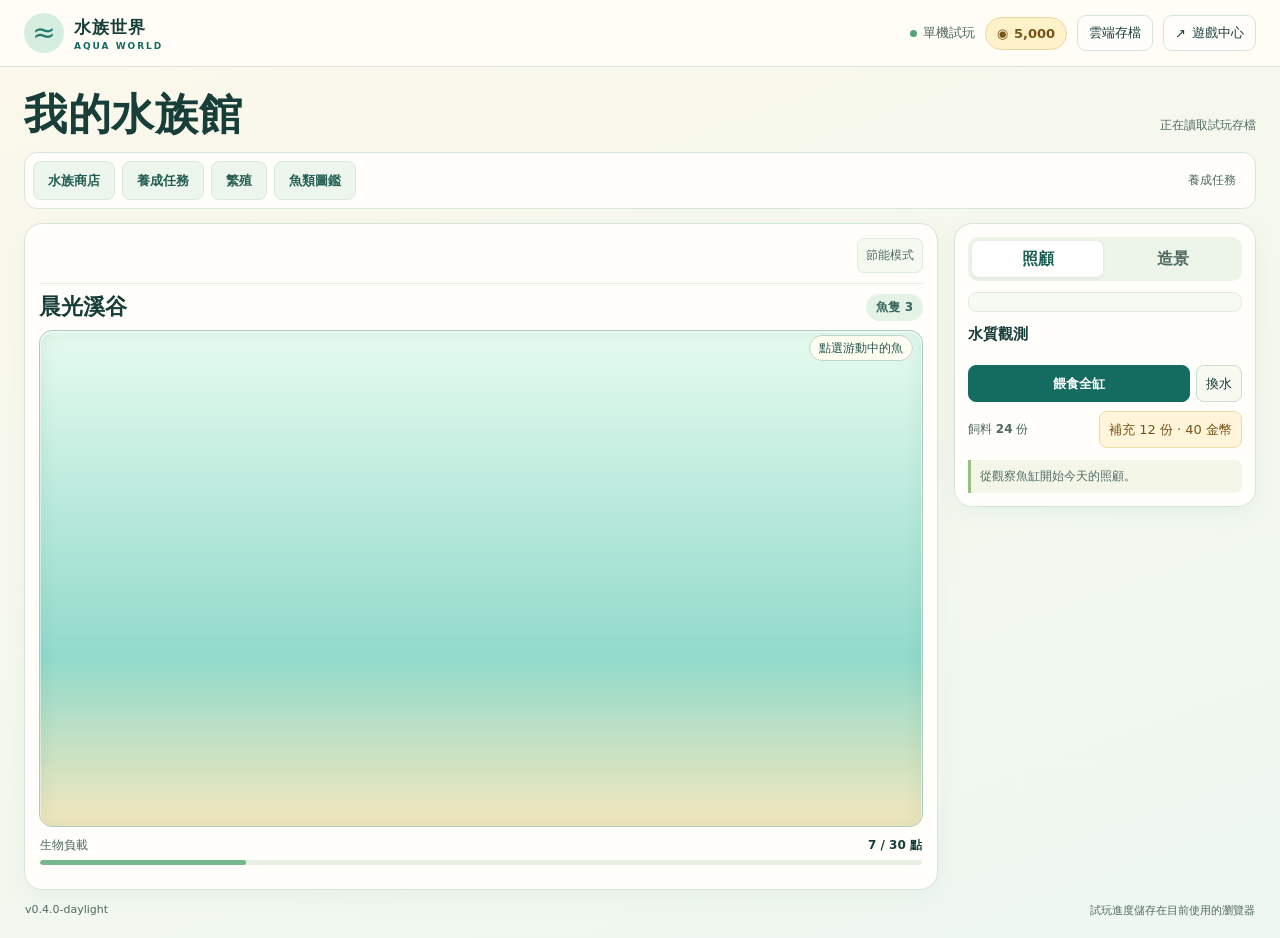
==== aqua-world/index.html @ ad131ac0 "Redesign Aqua World as a daylight aquarium with unified scene rendering" ====
<!doctype html>
<html lang="zh-Hant">
<head>
  <meta charset="UTF-8">
  <meta name="viewport" content="width=device-width, initial-scale=1, viewport-fit=cover">
  <meta name="theme-color" content="#fffdf5">
  <meta name="description" content="水族世界 Aqua World。照顧你的魚、維護水質、打造自己的水下花園。">
  <title>水族世界 Aqua World｜我的水族館</title>
  <script defer src="./vendor/phaser-3.90.0.min.js"></script>
  <script type="module" crossorigin src="./assets/aquarium-runtime-v040.js"></script>
  <script type="module" src="./assets/aquarium-ui-daylight.mjs"></script>
  <link rel="stylesheet" href="./assets/aquarium-daylight.css">
</head>
<body>
  <a class="skip-link" href="#aquarium">跳到水族缸</a>
  <header class="topbar">
    <div class="topbar-inner">
      <a class="brand" href="./"><span class="brand-mark" aria-hidden="true">≈</span><span><strong>水族世界</strong><small>AQUA WORLD</small></span></a>
      <div class="top-actions">
        <span class="edition"><i></i> <span id="edition-label">單機試玩</span></span>
        <span class="wallet" aria-label="金幣"><b aria-hidden="true">◉</b> <strong id="coins">5,000</strong></span>
        <button id="cloud-open" type="button" class="back-link" aria-haspopup="dialog">雲端存檔</button>
        <a class="back-link" href="https://yiq1796.github.io/game-center/">↗ <span>遊戲中心</span></a>
      </div>
    </div>
  </header>
  <main>
    <section class="intro" aria-labelledby="page-title">
      <h1 id="page-title">我的水族館</h1>
      <small id="save-state">正在讀取試玩存檔</small>
    </section>
    <nav class="career-bar" aria-label="水族館功能">
      <button type="button" data-career="shop" aria-haspopup="dialog">水族商店</button>
      <button type="button" data-career="missions" aria-haspopup="dialog">養成任務<span id="mission-badge" hidden></span></button>
      <button type="button" data-career="breed" aria-haspopup="dialog">繁殖</button>
      <button type="button" data-career="collection" aria-haspopup="dialog">魚類圖鑑</button>
      <p id="career-track" aria-live="polite">養成任務</p>
    </nav>
    <div class="workbench">
      <section class="display" id="aquarium" aria-labelledby="tank-name">
        <div class="tank-switch">
          <nav id="tank-list" aria-label="切換魚缸"></nav>
          <button id="low-power" class="power" type="button" aria-pressed="false">節能模式</button>
        </div>
        <div class="tank-header">
          <div><p id="tank-index" hidden>TANK 01 / 淡水</p><h2 id="tank-name">晨光溪谷</h2></div>
          <div class="tank-tag" id="tank-count">魚隻 3</div>
        </div>
        <div class="stage" id="stage" aria-label="互動魚缸">
          <div id="phaser-stage"></div>
          <div class="stage-message" id="stage-message" hidden>這座魚缸目前沒有魚</div>
          <div class="stage-caption"><span id="stage-help">點選游動中的魚</span></div>
        </div>
        <div class="capacity">
          <div><span>生物負載</span><strong id="load-label">7 / 30 點</strong></div>
          <meter id="load-meter" min="0" max="30" value="7" aria-label="生物負載"></meter>
          <div id="fish-list" class="fish-list" aria-label="個別魚隻"></div>
        </div>
      </section>
      <section class="care" aria-label="魚缸照顧面板">
        <div class="tabs" role="tablist" aria-label="照顧功能">
          <button id="care-tab" type="button" role="tab" aria-selected="true" aria-controls="care-panel">照顧</button>
          <button id="decor-tab" type="button" role="tab" aria-selected="false" aria-controls="decor-panel" tabindex="-1">造景</button>
        </div>
        <div id="care-panel" class="panel" role="tabpanel" aria-labelledby="care-tab">
          <div id="fish-card"></div>
          <div class="section-heading"><h3>水質觀測</h3><span id="water-status"></span></div>
          <dl id="water-metrics" class="water-metrics"></dl>
          <p id="water-warning" class="muted"></p>
          <div class="actions">
            <button id="feed" type="button" class="primary">餵食全缸</button>
            <button id="water" type="button">換水</button>
          </div>
          <div class="supply"><span>飼料 <strong id="food">24</strong> 份</span><button id="buy" type="button">補充 12 份 · 40 金幣</button></div>
        </div>
        <div id="decor-panel" class="panel" role="tabpanel" aria-labelledby="decor-tab" hidden>
          <div class="section-heading"><h3>造景工具</h3><span>自由擺放</span></div>
          <p class="muted">選擇物件後點擊魚缸放置。拖曳可移動，選單也能微調位置。</p>
          <div class="decor-actions" aria-label="可放置物件">
            <button type="button" data-decor="grass" aria-pressed="false">＋ 水草</button>
            <button type="button" data-decor="stone" aria-pressed="false">＋ 溪石</button>
            <button type="button" data-decor="wood" aria-pressed="false">＋ 沉木</button>
          </div>
          <button id="place-center" type="button">放在魚缸中央</button>
          <label class="muted" for="decor-list">缸內造景</label>
          <select id="decor-list" aria-label="選擇造景"></select>
          <div class="decor-actions" aria-label="微調造景位置">
            <button type="button" data-move="left" aria-label="向左移動">←</button>
            <button type="button" data-move="up" aria-label="向上移動">↑</button>
            <button type="button" data-move="down" aria-label="向下移動">↓</button>
            <button type="button" data-move="right" aria-label="向右移動">→</button>
          </div>
          <button id="remove-decor" type="button" class="remove-decor">移除選取物件</button>
        </div>
        <p class="feedback" id="feedback" role="status" aria-live="polite">從觀察魚缸開始今天的照顧。</p>
      </section>
    </div>
    <footer><span id="build-id">v0.4.0-daylight</span><span id="save-note">試玩進度儲存在目前使用的瀏覽器</span></footer>
  </main>
  <dialog id="career-dialog" aria-labelledby="career-title">
    <div class="career-heading">
      <h2 id="career-title">養成任務</h2>
      <button id="career-close" class="career-button" type="button" autofocus>關閉</button>
    </div>
    <div id="career-content"></div>
    <p id="career-status" role="status" aria-live="polite"></p>
  </dialog>
  <dialog id="cloud-dialog" aria-labelledby="cloud-title">
    <div class="cloud-heading">
      <h2 id="cloud-title">雲端存檔</h2>
      <button id="cloud-close" type="button" aria-label="關閉雲端存檔">關閉</button>
    </div>
    <p class="muted">雲端魚缸和單機試玩分開保存。首次建立雲端帳號時會開一座新水族館。</p>
    <form id="cloud-credentials" class="cloud-fields" hidden>
      <label for="cloud-email">電子郵件</label>
      <input id="cloud-email" type="email" autocomplete="username" required maxlength="254">
      <label for="cloud-password">密碼</label>
      <input id="cloud-password" type="password" autocomplete="current-password" required maxlength="4096">
      <div class="cloud-buttons">
        <button class="primary" type="submit">登入</button>
        <button id="cloud-register" type="button">建立帳號</button>
        <button id="cloud-password-reset" type="button">重設密碼</button>
      </div>
    </form>
    <div id="cloud-verification" class="cloud-buttons" hidden>
      <button id="cloud-confirm" class="primary" type="button">我已驗證，繼續登入</button>
      <button id="cloud-resend" type="button">重寄驗證信</button>
      <button type="button" data-cloud-back>返回登入</button>
    </div>
    <form id="cloud-profile" class="cloud-fields" hidden>
      <label for="cloud-nickname">玩家暱稱（2～30 字）</label>
      <input id="cloud-nickname" autocomplete="nickname" minlength="2" maxlength="60" required>
      <div class="cloud-buttons">
        <button class="primary" type="submit">建立雲端魚缸</button>
        <button type="button" data-cloud-back>返回登入</button>
      </div>
    </form>
    <div id="cloud-active" class="cloud-buttons" hidden>
      <button id="cloud-sync" class="primary" type="button">同步最新進度</button>
      <button id="cloud-signout" type="button">登出並回到試玩</button>
    </div>
    <p id="cloud-status" class="muted" role="status" aria-live="polite"></p>
  </dialog>
</body>
</html>
---- aqua-world/assets/aquarium-daylight.css ----
:root {
  color-scheme: light;
  color: #183e3a;
  background: #f8f7ef;
  --ink: #183e3a;
  --muted: #4f6962;
  --teal: #146b60;
  --accent: #f6d58b;
  --line: #d7e4dc;
  --soft: #edf6ef;
  --paper: #fffefa;
  --radius: 18px;
  font-family: Inter, "PingFang TC", "Microsoft JhengHei", "Segoe UI", system-ui, sans-serif;
}

* { box-sizing: border-box; }
[hidden] { display: none !important; }
body { margin: 0; min-width: 280px; background: linear-gradient(160deg, #fcf8eb, #f5f8ee 47%, #edf7f0); min-height: 100vh; }
a { color: inherit; text-decoration: none; }
button, select, input { font: inherit; color: inherit; }
button { cursor: pointer; }
button:disabled { opacity: .54; cursor: default; }
a, button, select, input { -webkit-tap-highlight-color: transparent; }
a:focus-visible, button:focus-visible, select:focus-visible, input:focus-visible, summary:focus-visible {
  outline: 2px solid #177a70;
  outline-offset: 3px;
}
.skip-link { position: absolute; z-index: 5; inset: -64px auto auto 12px; padding: 9px 14px; border-radius: 8px; background: white; }
.skip-link:focus { top: 10px; }
.topbar { border-bottom: 1px solid #dce6dc; background: #fffdf5; }
.topbar-inner, main { width: min(calc(100% - 48px), 1376px); margin-inline: auto; }
.topbar-inner { min-height: 66px; display: flex; align-items: center; justify-content: space-between; gap: 10px; }
.brand, .top-actions { display: flex; align-items: center; gap: 10px; }
.brand strong, .brand small { display: block; white-space: nowrap; }
.brand strong { font-size: 17px; letter-spacing: .06em; }
.brand small { margin-top: 2px; color: var(--teal); font-size: 9px; letter-spacing: .22em; font-weight: 750; }
.brand-mark { display: grid; place-items: center; width: 40px; height: 40px; border-radius: 50%; background: #d6eee0; color: #247b6c; font-size: 28px; line-height: 1; }
.edition, .back-link, .wallet { display: inline-flex; align-items: center; gap: 6px; font-size: 13px; white-space: nowrap; }
.edition { color: var(--muted); }
.edition i { width: 7px; height: 7px; border-radius: 50%; background: #55a37b; }
.wallet { padding: 8px 11px; border: 1px solid #ead6a3; border-radius: 30px; color: #775517; background: #fff1ca; }
.wallet b { font-size: 13px; }
.back-link { padding: 8px 11px; background: var(--paper); border: 1px solid var(--line); border-radius: 9px; }
.back-link:hover { background: #eef6ec; }

.intro { display: flex; justify-content: space-between; align-items: baseline; gap: 12px; padding: 23px 0 14px; }
.intro h1 { font-size: clamp(29px, 3.4vw, 43px); letter-spacing: .015em; margin: 0; line-height: 1.12; }
#save-state { font-size: 12px; color: var(--muted); }
.career-bar {
  display: flex; flex-wrap: wrap; align-items: center; gap: 7px; padding: 8px;
  margin: 0 0 14px; background: #fffefa; border: 1px solid var(--line); border-radius: 13px;
}
.career-bar button {
  padding: 7px 14px; min-height: 39px; color: #245e53; background: #edf6ed;
  border: 1px solid #dbeadd; border-radius: 8px; font-size: 13px; font-weight: 720;
}
.career-bar button:hover { background: #dceee2; border-color: #aacbbc; }
#career-track { margin: 0 4px 0 auto; padding: 4px 7px; color: var(--muted); font-size: 12px; }
#mission-badge { display: inline-grid; place-items: center; min-width: 19px; height: 19px; padding: 0 4px; margin-left: 5px; border-radius: 50px; background: var(--accent); color: #674512; font-size: 11px; }
.rotate-tip { display: none; }
.workbench { display: grid; grid-template-columns: minmax(0, 1fr) minmax(270px, 302px); align-items: start; gap: 16px; }
.display, .care {
  min-width: 0; border-radius: var(--radius); border: 1px solid var(--line); background: var(--paper);
  box-shadow: 0 6px 22px #52796910;
}
.display { padding: 14px; }
.care { padding: 13px; }
.tank-switch { display: flex; justify-content: space-between; align-items: center; gap: 8px; padding-bottom: 10px; border-bottom: 1px solid #e7eee4; }
#tank-list { display: flex; flex-wrap: wrap; gap: 6px; }
.tank-option { display: inline-flex; align-items: center; gap: 7px; text-align: left; min-height: 39px; padding: 5px 10px; background: #f8faf1; border: 1px solid #e3ebdf; border-radius: 8px; }
.tank-option:hover, .tank-option[aria-pressed=true] { background: #e1f1e5; border-color: #9ac5b2; }
.tank-option strong { display: block; font-size: 13px; }
.tank-option small { display: block; color: var(--muted); margin-top: 1px; font-size: 10px; }
.tank-number { display: none; }
.power { min-height: 35px; border: 1px solid #deebdf; border-radius: 7px; padding: 5px 8px; background: #f5faf1; color: var(--muted); font-size: 12px; white-space: nowrap; }
.power[aria-pressed=true] { color: var(--teal); border-color: #96c5a9; background: #e3f1df; }

.tank-header { display: flex; align-items: center; justify-content: space-between; gap: 6px; margin: 10px 0 9px; }
.tank-header h2 { margin: 0; font-size: clamp(17px, 2vw, 22px); line-height: 1.2; }
.tank-tag { color: #34645a; white-space: nowrap; background: #e5f3e7; border-radius: 20px; padding: 5px 10px; font-size: 12px; font-weight: 650; }
.stage {
  position: relative; isolation: isolate; aspect-ratio: 16/9; overflow: hidden; cursor: pointer;
  background: linear-gradient(#e6fbef, #91dacb 66%, #f4e7bd);
  border: 1px solid #adccc0; border-radius: 13px;
}
.stage::after {
  content: ""; position: absolute; z-index: 1; inset: 0; pointer-events: none;
  border-radius: inherit; box-shadow: inset 0 1px 0 1px #ffffff76, inset 0 0 18px #367c6120;
}
.stage.editing { cursor: crosshair; touch-action: none; }
#phaser-stage, #phaser-stage canvas { display: block; position: absolute; inset: 0; width: 100% !important; height: 100% !important; }
#phaser-stage canvas { touch-action: inherit !important; }
.stage-caption, .stage-message { position: absolute; z-index: 2; pointer-events: none; font-size: 12px; }
.stage-caption { top: 9px; right: 9px; }
.stage-caption span, .stage-message { color: #28584e; background: #fffdf2ed; border: 1px solid #bcd6ca; border-radius: 20px; padding: 5px 9px; }
.stage-message { white-space: nowrap; top: 50%; left: 50%; translate: -50% -50%; }
.capacity { padding: 10px 1px 0; }
.capacity > div:first-child, .satiety { color: var(--muted); display: flex; justify-content: space-between; align-items: center; font-size: 12px; }
.capacity strong, .satiety strong { color: var(--ink); }
meter { display: block; width: 100%; height: 10px; margin-top: 3px; }
meter::-webkit-meter-bar { background: #e7efe3; border: 0; border-radius: 8px; }
meter::-webkit-meter-optimum-value { background: #74b98e; border-radius: 8px; }
meter::-moz-meter-bar { background: #74b98e; }
.fish-list { display: flex; flex-wrap: wrap; gap: 6px; margin-top: 8px; }
.fish-option { display: inline-flex; align-items: center; gap: 6px; min-height: 34px; padding: 5px 9px; color: #264c42; background: #f6f8ef; border: 1px solid #dbe8da; border-radius: 20px; font-size: 12px; }
.fish-option i { width: 8px; height: 8px; border-radius: 50%; background: var(--fish-color); outline: 1px solid #58847554; }
.fish-option[aria-pressed=true] { border-color: #79b597; background: #e4f2e5; }

.tabs { display: grid; grid-template-columns: repeat(2, 1fr); gap: 4px; padding: 4px; border-radius: 10px; background: #edf4e9; }
.tabs button { min-height: 36px; color: var(--muted); background: transparent; border: 0; border-radius: 7px; font-weight: 750; }
.tabs button[aria-selected=true] { color: #1c5d52; background: white; box-shadow: 0 1px 5px #225a4a16; }
.panel { padding: 11px 0 0; }
#fish-card { padding: 9px; margin-bottom: 13px; background: #f6faf2; border: 1px solid #e1ebdd; border-radius: 9px; }
.fish-card-title { display: flex; align-items: center; gap: 8px; }
.fish-card-title h3, .fish-empty { margin: 0; }
.fish-card-title h3 { font-size: 16px; }
.fish-card-title small, .muted, .fish-empty, .career-subtext { color: var(--muted); font-size: 13px; line-height: 1.5; }
.fish-badge { color: var(--fish-color); font-size: 22px; }
.section-heading { display: flex; justify-content: space-between; align-items: center; gap: 4px; }
.section-heading h3 { margin: 0; font-size: 15px; }
.section-heading span { color: #39765e; white-space: nowrap; font-size: 11px; }
.water-metrics { display: grid; grid-template-columns: repeat(3, minmax(0, 1fr)); gap: 6px; margin: 8px 0; }
.water-metrics div { min-width: 0; text-align: center; padding: 7px 3px; background: #edf7ee; border: 1px solid #dceadf; border-radius: 8px; }
.water-metrics dt { color: var(--muted); font-size: 11px; }
.water-metrics dd { margin: 4px 0 0; white-space: nowrap; font-size: 13px; font-weight: 750; }
.actions, .fish-commands, .decor-actions, .cloud-buttons { display: flex; flex-wrap: wrap; gap: 6px; margin-top: 7px; }
.panel button, #cloud-dialog button, .career-button, .career-primary, select {
  background: #f8faf1; border: 1px solid #cbded0; border-radius: 8px; min-height: 37px; padding: 6px 9px; font-size: 13px;
}
.panel button:not(:disabled):hover, #cloud-dialog button:not(:disabled):hover, .career-button:not(:disabled):hover, .career-button[aria-pressed=true] { background: #e2f1e5; border-color: #a2c5ad; }
.panel .actions .primary, #cloud-dialog .primary, .career-primary { color: white; background: var(--teal); border-color: var(--teal); font-weight: 750; }
.panel .actions .primary { flex: 1; }
.panel .actions .primary:not(:disabled):hover, #cloud-dialog .primary:not(:disabled):hover, .career-primary:not(:disabled):hover { background: #0c5b50; border-color: #0c5b50; }
.supply { display: flex; flex-wrap: wrap; gap: 6px; margin-top: 9px; justify-content: space-between; align-items: center; color: var(--muted); font-size: 12px; }
.supply button { color: #765318; background: #fff5da; border-color: #ecdbad; }
#decor-panel > label { display: block; margin-top: 8px; }
#decor-list, .career-label select { display: block; width: 100%; }
#place-center, .remove-decor { margin-top: 7px; }
.decor-actions button[aria-pressed=true] { color: #246b59; background: #e4f1dd; border-color: #8cbd9b; }
.feedback { background: #f4f7e8; border-left: 3px solid #99be85; border-radius: 0 7px 7px 0; padding: 8px 9px; margin: 12px 0 0; color: var(--muted); font-size: 12px; line-height: 1.4; }

footer { display: flex; flex-wrap: wrap; justify-content: space-between; gap: 8px; color: var(--muted); padding: 13px 1px 20px; font-size: 11px; }
dialog { width: min(calc(100% - 22px), 730px); max-height: calc(100% - 20px); padding: clamp(13px, 3vw, 22px); color: var(--ink); background: var(--paper); border: 1px solid #b6d0c3; border-radius: 15px; box-shadow: 0 16px 56px #19483e38; overflow: auto; }
dialog::backdrop { background: #173d374f; }
#cloud-dialog { width: min(calc(100% - 22px), 440px); }
.cloud-heading, .career-heading, .career-row, .career-options { display: flex; align-items: center; gap: 8px; }
.cloud-heading, .career-heading, .career-row { justify-content: space-between; }
.career-heading h2, .cloud-heading h2, #career-content h3 { margin: 0; }
.career-heading, .cloud-heading { margin-bottom: 9px; }
.career-options { flex-wrap: wrap; }
.career-row, .career-card, .career-entry { padding: 10px; margin: 8px 0; border: 1px solid #d6e6da; border-radius: 10px; background: #f4f9ef; }
.career-subtext { margin: 4px 0; }
.career-time, #career-status { color: #146b60; font-weight: 700; }
.career-time { font-size: 17px; }
.career-species { display: grid; grid-template-columns: repeat(auto-fit, minmax(min(100%, 176px), 1fr)); gap: 8px; }
.career-fish-photo { display: block; width: 100%; height: 88px; object-fit: contain; margin-bottom: 7px; background: linear-gradient(150deg, #eaf6db, #dff2ed); border-radius: 8px; }
.career-entry { display: grid; grid-template-columns: minmax(80px, 28%) minmax(0, 1fr); gap: 10px; }
.career-entry details { color: var(--teal); font-size: 13px; margin-top: 7px; }
.career-label, .cloud-fields { display: grid; gap: 4px; margin: 6px 0; color: var(--muted); font-size: 13px; }
.cloud-fields input { width: 100%; min-height: 39px; background: #f8fbf4; border: 1px solid #c7dbcd; border-radius: 7px; padding: 7px; }
#career-status, #cloud-status { min-height: 1.3em; margin-bottom: 0; font-size: 13px; }

@media (max-width: 920px) {
  .topbar-inner, main { width: calc(100% - 22px); }
  .workbench { grid-template-columns: minmax(0, 1fr) minmax(219px, 245px); gap: 9px; }
  .display, .care { padding: 9px; }
  .topbar-inner { min-height: 54px; }
  .intro { padding: 13px 0 9px; }
}
@media (max-width: 700px) and (orientation: portrait), (max-width: 560px) {
  .workbench { grid-template-columns: minmax(0, 1fr); }
  .brand, .top-actions { gap: 5px; }
  .brand-mark { width: 29px; height: 29px; font-size: 21px; }
  .brand strong { font-size: 13px; }
  .brand small { font-size: 8px; letter-spacing: .11em; }
  .edition { display: none; }
  .wallet, .back-link { padding: 5px 6px; font-size: 11px; }
  .topbar-inner { flex-wrap: wrap; gap: 4px; padding-block: 6px; }
  .career-bar { gap: 4px; padding: 5px; }
  .career-bar button { flex: 1 1 20%; min-height: 38px; padding-inline: 5px; font-size: 12px; }
  #career-track { flex-basis: 100%; margin: 0; }
  .tank-option { padding-inline: 6px; }
  .tank-option strong { font-size: 12px; }
  .career-row { align-items: flex-start; }
}
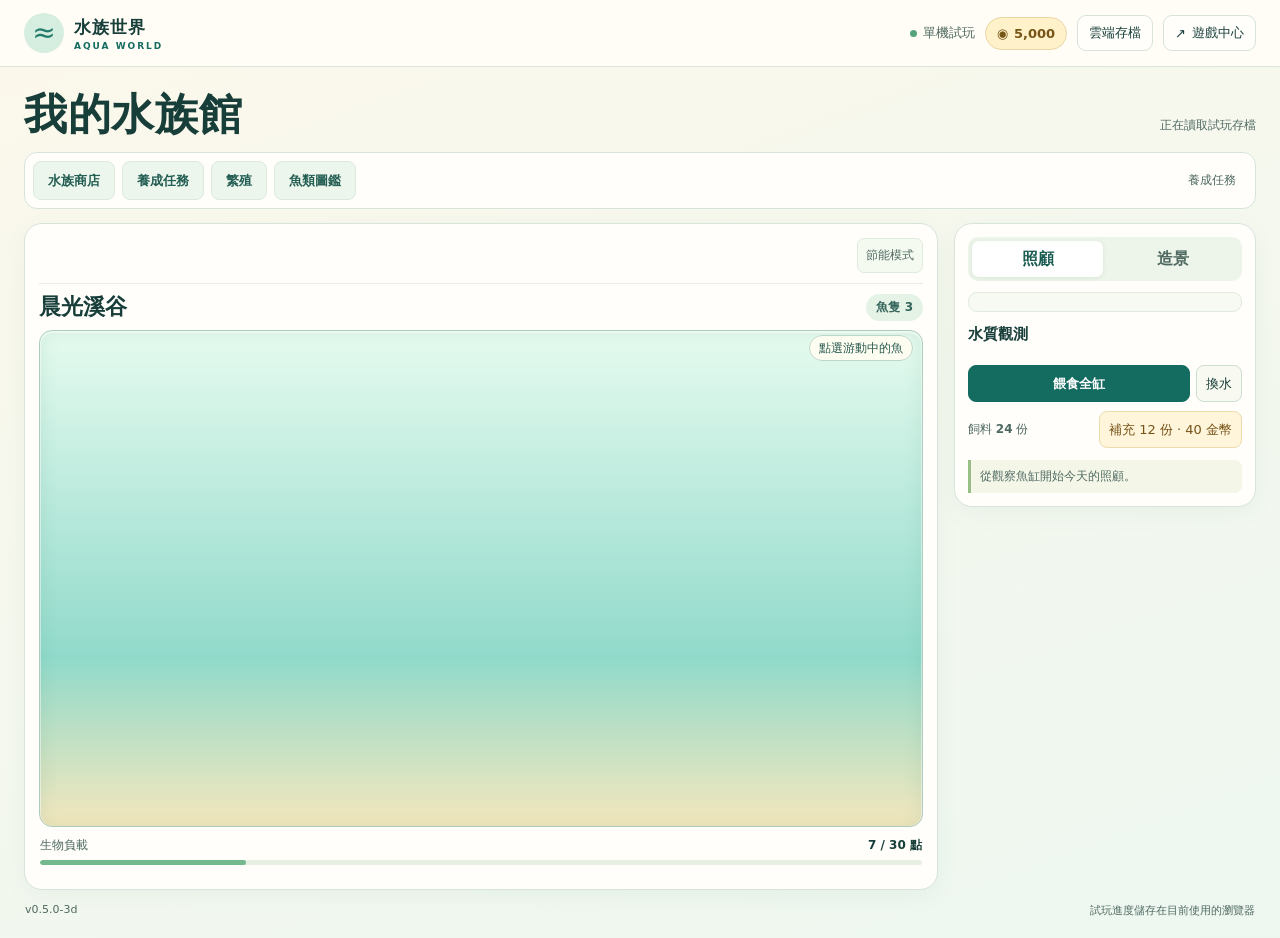
==== commit cbcd7327: "Render Aqua World as a three-dimensional aquarium with shaded fish and water" ====
--- a/aqua-world/index.html
+++ b/aqua-world/index.html
@@ -7,8 +7,8 @@
   <meta name="description" content="水族世界 Aqua World。照顧你的魚、維護水質、打造自己的水下花園。">
   <title>水族世界 Aqua World｜我的水族館</title>
   <script defer src="./vendor/phaser-3.90.0.min.js"></script>
-  <script type="module" crossorigin src="./assets/aquarium-runtime-v040.js"></script>
-  <script type="module" src="./assets/aquarium-ui-daylight.mjs"></script>
+  <script type="module" crossorigin src="./assets/aquarium-runtime-v050.js"></script>
+  <script type="module" src="./assets/aquarium-ui-depth.mjs"></script>
   <link rel="stylesheet" href="./assets/aquarium-daylight.css">
 </head>
 <body>
@@ -95,7 +95,7 @@
         <p class="feedback" id="feedback" role="status" aria-live="polite">從觀察魚缸開始今天的照顧。</p>
       </section>
     </div>
-    <footer><span id="build-id">v0.4.0-daylight</span><span id="save-note">試玩進度儲存在目前使用的瀏覽器</span></footer>
+    <footer><span id="build-id">v0.5.0-3d</span><span id="save-note">試玩進度儲存在目前使用的瀏覽器</span></footer>
   </main>
   <dialog id="career-dialog" aria-labelledby="career-title">
     <div class="career-heading">
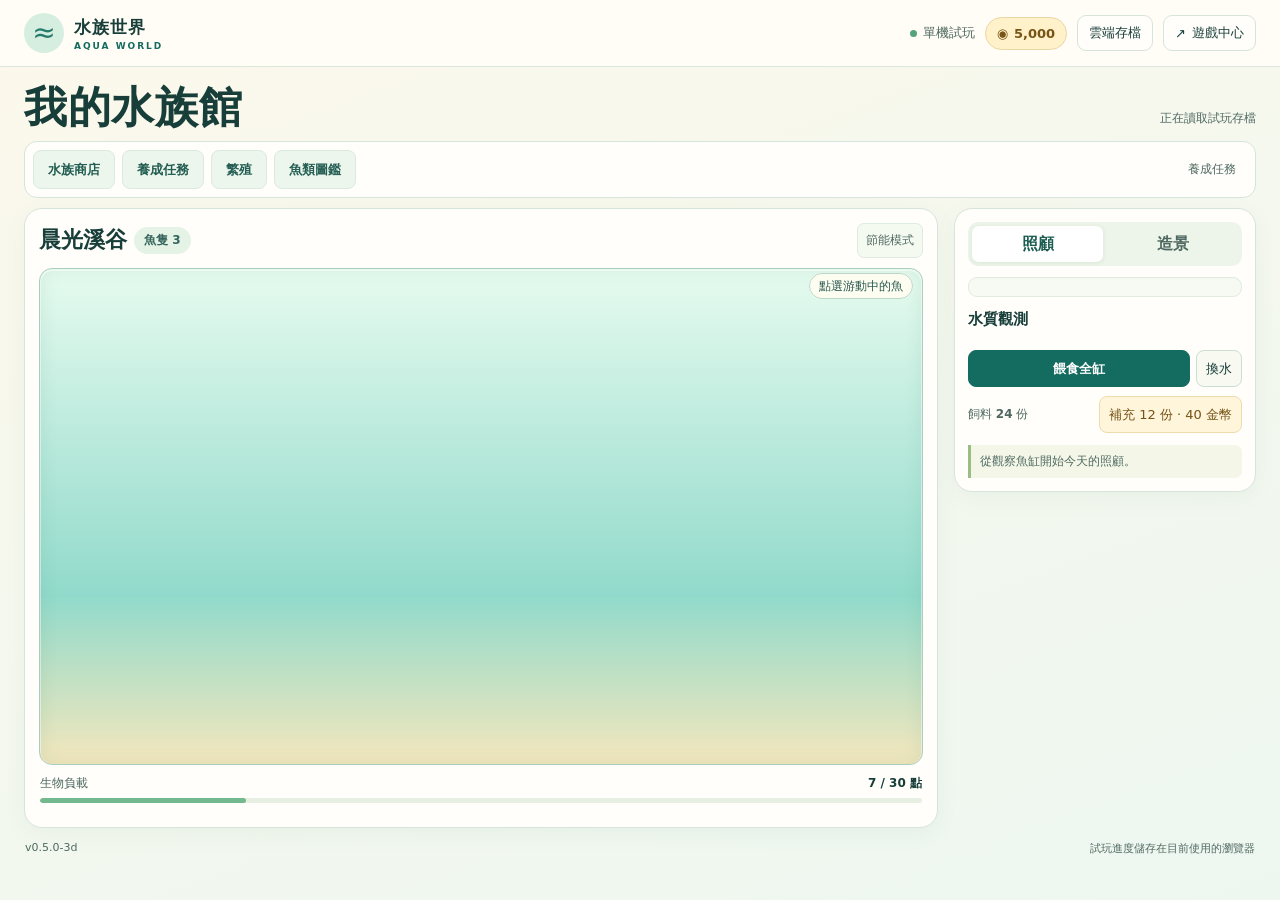
==== commit a6abb3f4: "Refine aquarium materials, layered plants and surface lighting from rendered review" ====
--- a/aqua-world/index.html
+++ b/aqua-world/index.html
@@ -9,7 +9,7 @@
   <script defer src="./vendor/phaser-3.90.0.min.js"></script>
   <script type="module" crossorigin src="./assets/aquarium-runtime-v050.js"></script>
   <script type="module" src="./assets/aquarium-ui-depth.mjs"></script>
-  <link rel="stylesheet" href="./assets/aquarium-daylight.css">
+  <link rel="stylesheet" href="./assets/aquarium-depth.css">
 </head>
 <body>
   <a class="skip-link" href="#aquarium">跳到水族缸</a>
@@ -38,13 +38,16 @@
     </nav>
     <div class="workbench">
       <section class="display" id="aquarium" aria-labelledby="tank-name">
-        <div class="tank-switch">
-          <nav id="tank-list" aria-label="切換魚缸"></nav>
-          <button id="low-power" class="power" type="button" aria-pressed="false">節能模式</button>
-        </div>
-        <div class="tank-header">
-          <div><p id="tank-index" hidden>TANK 01 / 淡水</p><h2 id="tank-name">晨光溪谷</h2></div>
-          <div class="tank-tag" id="tank-count">魚隻 3</div>
+        <div class="tank-top">
+          <div class="tank-header">
+            <p id="tank-index" hidden>TANK 01 / 淡水</p>
+            <h2 id="tank-name">晨光溪谷</h2>
+            <div class="tank-tag" id="tank-count">魚隻 3</div>
+          </div>
+          <div class="tank-switch">
+            <nav id="tank-list" aria-label="切換魚缸"></nav>
+            <button id="low-power" class="power" type="button" aria-pressed="false">節能模式</button>
+          </div>
         </div>
         <div class="stage" id="stage" aria-label="互動魚缸">
           <div id="phaser-stage"></div>
--- a/aqua-world/assets/aquarium-depth.css
+++ b/aqua-world/assets/aquarium-depth.css
@@ -0,0 +1,196 @@
+:root {
+  color-scheme: light;
+  color: #183e3a;
+  background: #f8f7ef;
+  --ink: #183e3a;
+  --muted: #4f6962;
+  --teal: #146b60;
+  --accent: #f6d58b;
+  --line: #d7e4dc;
+  --soft: #edf6ef;
+  --paper: #fffefa;
+  --radius: 18px;
+  font-family: Inter, "PingFang TC", "Microsoft JhengHei", "Segoe UI", system-ui, sans-serif;
+}
+
+* { box-sizing: border-box; }
+[hidden] { display: none !important; }
+body { margin: 0; min-width: 280px; background: linear-gradient(160deg, #fcf8eb, #f5f8ee 47%, #edf7f0); min-height: 100vh; }
+a { color: inherit; text-decoration: none; }
+button, select, input { font: inherit; color: inherit; }
+button { cursor: pointer; }
+button:disabled { opacity: .54; cursor: default; }
+a, button, select, input { -webkit-tap-highlight-color: transparent; }
+a:focus-visible, button:focus-visible, select:focus-visible, input:focus-visible, summary:focus-visible {
+  outline: 2px solid #177a70;
+  outline-offset: 3px;
+}
+.skip-link { position: absolute; z-index: 5; inset: -64px auto auto 12px; padding: 9px 14px; border-radius: 8px; background: white; }
+.skip-link:focus { top: 10px; }
+.topbar { border-bottom: 1px solid #dce6dc; background: #fffdf5; }
+.topbar-inner, main { width: min(calc(100% - 48px), 1376px); margin-inline: auto; }
+.topbar-inner { min-height: 66px; display: flex; align-items: center; justify-content: space-between; gap: 10px; }
+.brand, .top-actions { display: flex; align-items: center; gap: 10px; }
+.brand strong, .brand small { display: block; white-space: nowrap; }
+.brand strong { font-size: 17px; letter-spacing: .06em; }
+.brand small { margin-top: 2px; color: var(--teal); font-size: 9px; letter-spacing: .22em; font-weight: 750; }
+.brand-mark { display: grid; place-items: center; width: 40px; height: 40px; border-radius: 50%; background: #d6eee0; color: #247b6c; font-size: 28px; line-height: 1; }
+.edition, .back-link, .wallet { display: inline-flex; align-items: center; gap: 6px; font-size: 13px; white-space: nowrap; }
+.edition { color: var(--muted); }
+.edition i { width: 7px; height: 7px; border-radius: 50%; background: #55a37b; }
+.wallet { padding: 8px 11px; border: 1px solid #ead6a3; border-radius: 30px; color: #775517; background: #fff1ca; }
+.wallet b { font-size: 13px; }
+.back-link { padding: 8px 11px; background: var(--paper); border: 1px solid var(--line); border-radius: 9px; }
+.back-link:hover { background: #eef6ec; }
+
+.intro { display: flex; justify-content: space-between; align-items: baseline; gap: 12px; padding: 23px 0 14px; }
+.intro h1 { font-size: clamp(29px, 3.4vw, 43px); letter-spacing: .015em; margin: 0; line-height: 1.12; }
+#save-state { font-size: 12px; color: var(--muted); }
+.career-bar {
+  display: flex; flex-wrap: wrap; align-items: center; gap: 7px; padding: 8px;
+  margin: 0 0 14px; background: #fffefa; border: 1px solid var(--line); border-radius: 13px;
+}
+.career-bar button {
+  padding: 7px 14px; min-height: 39px; color: #245e53; background: #edf6ed;
+  border: 1px solid #dbeadd; border-radius: 8px; font-size: 13px; font-weight: 720;
+}
+.career-bar button:hover { background: #dceee2; border-color: #aacbbc; }
+#career-track { margin: 0 4px 0 auto; padding: 4px 7px; color: var(--muted); font-size: 12px; }
+#mission-badge { display: inline-grid; place-items: center; min-width: 19px; height: 19px; padding: 0 4px; margin-left: 5px; border-radius: 50px; background: var(--accent); color: #674512; font-size: 11px; }
+.rotate-tip { display: none; }
+.workbench { display: grid; grid-template-columns: minmax(0, 1fr) minmax(270px, 302px); align-items: start; gap: 16px; }
+.display, .care {
+  min-width: 0; border-radius: var(--radius); border: 1px solid var(--line); background: var(--paper);
+  box-shadow: 0 6px 22px #52796910;
+}
+.display { padding: 14px; }
+.care { padding: 13px; }
+.tank-switch { display: flex; justify-content: space-between; align-items: center; gap: 8px; padding-bottom: 10px; border-bottom: 1px solid #e7eee4; }
+#tank-list { display: flex; flex-wrap: wrap; gap: 6px; }
+.tank-option { display: inline-flex; align-items: center; gap: 7px; text-align: left; min-height: 39px; padding: 5px 10px; background: #f8faf1; border: 1px solid #e3ebdf; border-radius: 8px; }
+.tank-option:hover, .tank-option[aria-pressed=true] { background: #e1f1e5; border-color: #9ac5b2; }
+.tank-option strong { display: block; font-size: 13px; }
+.tank-option small { display: block; color: var(--muted); margin-top: 1px; font-size: 10px; }
+.tank-number { display: none; }
+.power { min-height: 35px; border: 1px solid #deebdf; border-radius: 7px; padding: 5px 8px; background: #f5faf1; color: var(--muted); font-size: 12px; white-space: nowrap; }
+.power[aria-pressed=true] { color: var(--teal); border-color: #96c5a9; background: #e3f1df; }
+
+.tank-header { display: flex; align-items: center; justify-content: space-between; gap: 6px; margin: 10px 0 9px; }
+.tank-header h2 { margin: 0; font-size: clamp(17px, 2vw, 22px); line-height: 1.2; }
+.tank-tag { color: #34645a; white-space: nowrap; background: #e5f3e7; border-radius: 20px; padding: 5px 10px; font-size: 12px; font-weight: 650; }
+.stage {
+  position: relative; isolation: isolate; aspect-ratio: 16/9; overflow: hidden; cursor: pointer;
+  background: linear-gradient(#e6fbef, #91dacb 66%, #f4e7bd);
+  border: 1px solid #adccc0; border-radius: 13px;
+}
+.stage::after {
+  content: ""; position: absolute; z-index: 1; inset: 0; pointer-events: none;
+  border-radius: inherit; box-shadow: inset 0 1px 0 1px #ffffff76, inset 0 0 18px #367c6120;
+}
+.stage.editing { cursor: crosshair; touch-action: none; }
+#phaser-stage, #phaser-stage canvas { display: block; position: absolute; inset: 0; width: 100% !important; height: 100% !important; }
+#phaser-stage canvas { touch-action: inherit !important; }
+.stage-caption, .stage-message { position: absolute; z-index: 2; pointer-events: none; font-size: 12px; }
+.stage-caption { top: 9px; right: 9px; }
+.stage-caption span, .stage-message { color: #28584e; background: #fffdf2ed; border: 1px solid #bcd6ca; border-radius: 20px; padding: 5px 9px; }
+.stage-message { white-space: nowrap; top: 50%; left: 50%; translate: -50% -50%; }
+.capacity { padding: 10px 1px 0; }
+.capacity > div:first-child, .satiety { color: var(--muted); display: flex; justify-content: space-between; align-items: center; font-size: 12px; }
+.capacity strong, .satiety strong { color: var(--ink); }
+meter { display: block; width: 100%; height: 10px; margin-top: 3px; }
+meter::-webkit-meter-bar { background: #e7efe3; border: 0; border-radius: 8px; }
+meter::-webkit-meter-optimum-value { background: #74b98e; border-radius: 8px; }
+meter::-moz-meter-bar { background: #74b98e; }
+.fish-list { display: flex; flex-wrap: wrap; gap: 6px; margin-top: 8px; }
+.fish-option { display: inline-flex; align-items: center; gap: 6px; min-height: 34px; padding: 5px 9px; color: #264c42; background: #f6f8ef; border: 1px solid #dbe8da; border-radius: 20px; font-size: 12px; }
+.fish-option i { width: 8px; height: 8px; border-radius: 50%; background: var(--fish-color); outline: 1px solid #58847554; }
+.fish-option[aria-pressed=true] { border-color: #79b597; background: #e4f2e5; }
+
+.tabs { display: grid; grid-template-columns: repeat(2, 1fr); gap: 4px; padding: 4px; border-radius: 10px; background: #edf4e9; }
+.tabs button { min-height: 36px; color: var(--muted); background: transparent; border: 0; border-radius: 7px; font-weight: 750; }
+.tabs button[aria-selected=true] { color: #1c5d52; background: white; box-shadow: 0 1px 5px #225a4a16; }
+.panel { padding: 11px 0 0; }
+#fish-card { padding: 9px; margin-bottom: 13px; background: #f6faf2; border: 1px solid #e1ebdd; border-radius: 9px; }
+.fish-card-title { display: flex; align-items: center; gap: 8px; }
+.fish-card-title h3, .fish-empty { margin: 0; }
+.fish-card-title h3 { font-size: 16px; }
+.fish-card-title small, .muted, .fish-empty, .career-subtext { color: var(--muted); font-size: 13px; line-height: 1.5; }
+.fish-badge { color: var(--fish-color); font-size: 22px; }
+.section-heading { display: flex; justify-content: space-between; align-items: center; gap: 4px; }
+.section-heading h3 { margin: 0; font-size: 15px; }
+.section-heading span { color: #39765e; white-space: nowrap; font-size: 11px; }
+.water-metrics { display: grid; grid-template-columns: repeat(3, minmax(0, 1fr)); gap: 6px; margin: 8px 0; }
+.water-metrics div { min-width: 0; text-align: center; padding: 7px 3px; background: #edf7ee; border: 1px solid #dceadf; border-radius: 8px; }
+.water-metrics dt { color: var(--muted); font-size: 11px; }
+.water-metrics dd { margin: 4px 0 0; white-space: nowrap; font-size: 13px; font-weight: 750; }
+.actions, .fish-commands, .decor-actions, .cloud-buttons { display: flex; flex-wrap: wrap; gap: 6px; margin-top: 7px; }
+.panel button, #cloud-dialog button, .career-button, .career-primary, select {
+  background: #f8faf1; border: 1px solid #cbded0; border-radius: 8px; min-height: 37px; padding: 6px 9px; font-size: 13px;
+}
+.panel button:not(:disabled):hover, #cloud-dialog button:not(:disabled):hover, .career-button:not(:disabled):hover, .career-button[aria-pressed=true] { background: #e2f1e5; border-color: #a2c5ad; }
+.panel .actions .primary, #cloud-dialog .primary, .career-primary { color: white; background: var(--teal); border-color: var(--teal); font-weight: 750; }
+.panel .actions .primary { flex: 1; }
+.panel .actions .primary:not(:disabled):hover, #cloud-dialog .primary:not(:disabled):hover, .career-primary:not(:disabled):hover { background: #0c5b50; border-color: #0c5b50; }
+.supply { display: flex; flex-wrap: wrap; gap: 6px; margin-top: 9px; justify-content: space-between; align-items: center; color: var(--muted); font-size: 12px; }
+.supply button { color: #765318; background: #fff5da; border-color: #ecdbad; }
+#decor-panel > label { display: block; margin-top: 8px; }
+#decor-list, .career-label select { display: block; width: 100%; }
+#place-center, .remove-decor { margin-top: 7px; }
+.decor-actions button[aria-pressed=true] { color: #246b59; background: #e4f1dd; border-color: #8cbd9b; }
+.feedback { background: #f4f7e8; border-left: 3px solid #99be85; border-radius: 0 7px 7px 0; padding: 8px 9px; margin: 12px 0 0; color: var(--muted); font-size: 12px; line-height: 1.4; }
+
+footer { display: flex; flex-wrap: wrap; justify-content: space-between; gap: 8px; color: var(--muted); padding: 13px 1px 20px; font-size: 11px; }
+dialog { width: min(calc(100% - 22px), 730px); max-height: calc(100% - 20px); padding: clamp(13px, 3vw, 22px); color: var(--ink); background: var(--paper); border: 1px solid #b6d0c3; border-radius: 15px; box-shadow: 0 16px 56px #19483e38; overflow: auto; }
+dialog::backdrop { background: #173d374f; }
+#cloud-dialog { width: min(calc(100% - 22px), 440px); }
+.cloud-heading, .career-heading, .career-row, .career-options { display: flex; align-items: center; gap: 8px; }
+.cloud-heading, .career-heading, .career-row { justify-content: space-between; }
+.career-heading h2, .cloud-heading h2, #career-content h3 { margin: 0; }
+.career-heading, .cloud-heading { margin-bottom: 9px; }
+.career-options { flex-wrap: wrap; }
+.career-row, .career-card, .career-entry { padding: 10px; margin: 8px 0; border: 1px solid #d6e6da; border-radius: 10px; background: #f4f9ef; }
+.career-subtext { margin: 4px 0; }
+.career-time, #career-status { color: #146b60; font-weight: 700; }
+.career-time { font-size: 17px; }
+.career-species { display: grid; grid-template-columns: repeat(auto-fit, minmax(min(100%, 176px), 1fr)); gap: 8px; }
+.career-fish-photo { display: block; width: 100%; height: 88px; object-fit: contain; margin-bottom: 7px; background: linear-gradient(150deg, #eaf6db, #dff2ed); border-radius: 8px; }
+.career-entry { display: grid; grid-template-columns: minmax(80px, 28%) minmax(0, 1fr); gap: 10px; }
+.career-entry details { color: var(--teal); font-size: 13px; margin-top: 7px; }
+.career-label, .cloud-fields { display: grid; gap: 4px; margin: 6px 0; color: var(--muted); font-size: 13px; }
+.cloud-fields input { width: 100%; min-height: 39px; background: #f8fbf4; border: 1px solid #c7dbcd; border-radius: 7px; padding: 7px; }
+#career-status, #cloud-status { min-height: 1.3em; margin-bottom: 0; font-size: 13px; }
+
+@media (max-width: 920px) {
+  .topbar-inner, main { width: calc(100% - 22px); }
+  .workbench { grid-template-columns: minmax(0, 1fr) minmax(219px, 245px); gap: 9px; }
+  .display, .care { padding: 9px; }
+  .topbar-inner { min-height: 54px; }
+  .intro { padding: 13px 0 9px; }
+}
+@media (max-width: 700px) and (orientation: portrait), (max-width: 560px) {
+  .workbench { grid-template-columns: minmax(0, 1fr); }
+  .brand, .top-actions { gap: 5px; }
+  .brand-mark { width: 29px; height: 29px; font-size: 21px; }
+  .brand strong { font-size: 13px; }
+  .brand small { font-size: 8px; letter-spacing: .11em; }
+  .edition { display: none; }
+  .wallet, .back-link { padding: 5px 6px; font-size: 11px; }
+  .topbar-inner { flex-wrap: wrap; gap: 4px; padding-block: 6px; }
+  .career-bar { gap: 4px; padding: 5px; }
+  .career-bar button { flex: 1 1 20%; min-height: 38px; padding-inline: 5px; font-size: 12px; }
+  #career-track { flex-basis: 100%; margin: 0; }
+  .tank-option { padding-inline: 6px; }
+  .tank-option strong { font-size: 12px; }
+  .career-row { align-items: flex-start; }
+}
+
+.intro { padding-top: 16px; padding-bottom: 10px; }
+.career-bar { margin-bottom: 10px; }
+.tank-top { display: flex; align-items: center; justify-content: space-between; gap: 9px; margin-bottom: 10px; }
+.tank-top .tank-header { margin: 0; justify-content: flex-start; flex-wrap: wrap; gap: 7px; }
+.tank-top .tank-switch { padding-bottom: 0; border-bottom: 0; }
+.stage[data-render-engine="webgl"] { background: #1a4660; border-color: #739ca7; }
+@media (max-width: 860px) {
+  .tank-top { flex-wrap: wrap; }
+  .tank-top .tank-switch { width: 100%; }
+}
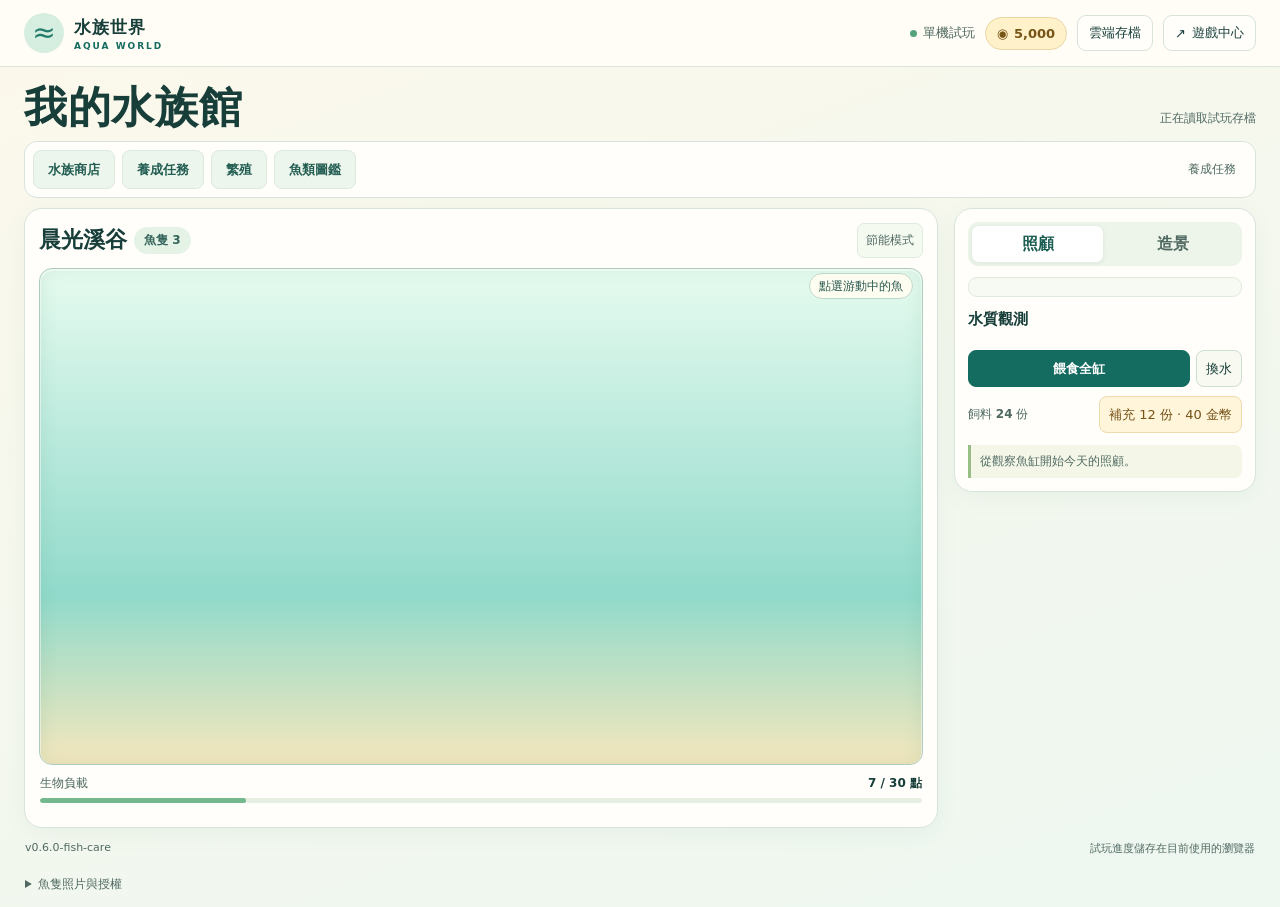
==== commit 63f6a319: "Use real fish profiles and individual feeding behavior in Aqua World" ====
--- a/aqua-world/index.html
+++ b/aqua-world/index.html
@@ -7,9 +7,9 @@
   <meta name="description" content="水族世界 Aqua World。照顧你的魚、維護水質、打造自己的水下花園。">
   <title>水族世界 Aqua World｜我的水族館</title>
   <script defer src="./vendor/phaser-3.90.0.min.js"></script>
-  <script type="module" crossorigin src="./assets/aquarium-runtime-v050.js"></script>
-  <script type="module" src="./assets/aquarium-ui-depth.mjs"></script>
-  <link rel="stylesheet" href="./assets/aquarium-depth.css">
+  <script type="module" crossorigin src="./assets/aquarium-runtime-v060.js"></script>
+  <script type="module" src="./assets/aquarium-ui-life.mjs"></script>
+  <link rel="stylesheet" href="./assets/aquarium-depth.css?v=060">
 </head>
 <body>
   <a class="skip-link" href="#aquarium">跳到水族缸</a>
@@ -51,6 +51,7 @@
         </div>
         <div class="stage" id="stage" aria-label="互動魚缸">
           <div id="phaser-stage"></div>
+          <span id="feeding-status" role="status" aria-live="polite" hidden></span>
           <div class="stage-message" id="stage-message" hidden>這座魚缸目前沒有魚</div>
           <div class="stage-caption"><span id="stage-help">點選游動中的魚</span></div>
         </div>
@@ -98,7 +99,11 @@
         <p class="feedback" id="feedback" role="status" aria-live="polite">從觀察魚缸開始今天的照顧。</p>
       </section>
     </div>
-    <footer><span id="build-id">v0.5.0-3d</span><span id="save-note">試玩進度儲存在目前使用的瀏覽器</span></footer>
+    <footer><span id="build-id">v0.6.0-fish-care</span><span id="save-note">試玩進度儲存在目前使用的瀏覽器</span></footer>
+    <details class="fish-credits">
+      <summary>魚隻照片與授權</summary>
+      <p>孔雀魚 <a href="https://commons.wikimedia.org/wiki/File:Guppy_01.jpg">Rchampagne，Togabi 調色，公有領域</a>。日光燈魚 <a href="https://commons.wikimedia.org/wiki/File:Neonsalmler_Paracheirodon_innesi.jpg">Holger Krisp</a>。暹羅鬥魚 <a href="https://commons.wikimedia.org/wiki/File:Betta_splendens_-_blue_male.JPG">Eryn Blaireová</a>。後兩項採 <a href="https://creativecommons.org/licenses/by/3.0/">CC BY 3.0</a>。遊戲素材經裁切、去背和方向調整。</p>
+    </details>
   </main>
   <dialog id="career-dialog" aria-labelledby="career-title">
     <div class="career-heading">
--- a/aqua-world/assets/aquarium-depth.css
+++ b/aqua-world/assets/aquarium-depth.css
@@ -194,3 +194,12 @@
   .tank-top { flex-wrap: wrap; }
   .tank-top .tank-switch { width: 100%; }
 }
+
+#feeding-status {
+  position: absolute; z-index: 2; bottom: 10px; left: 50%; translate: -50%;
+  border: 1px solid #c8ded2; border-radius: 20px; padding: 5px 11px;
+  color: #244d41; background: #fffdf3ec; font-size: 12px; white-space: nowrap;
+  pointer-events: none;
+}
+.fish-credits { color: var(--muted); font-size: 12px; padding: 0 1px 14px; }
+.fish-credits a { text-decoration: underline; }
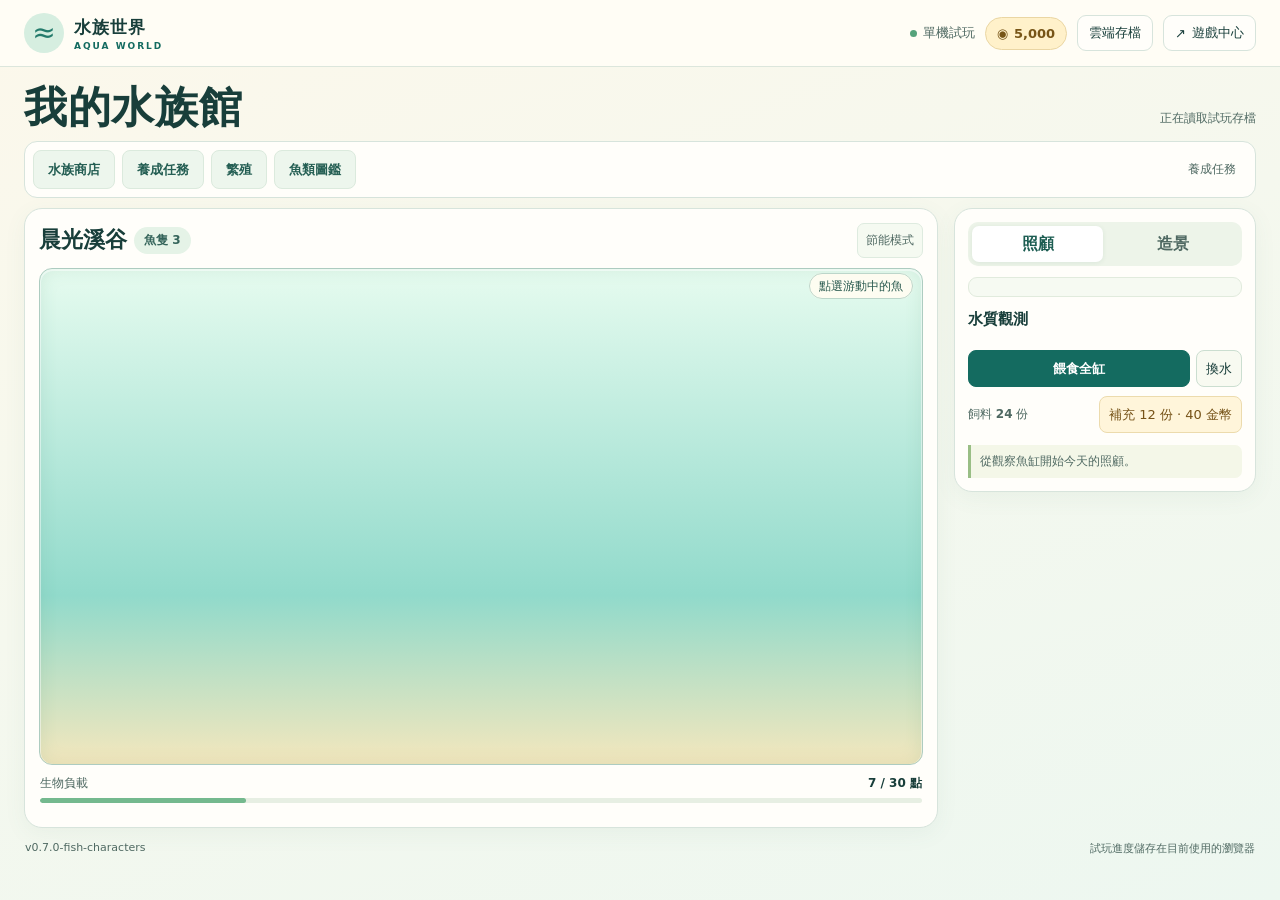
==== commit cc16a712: "Replace Aqua World fish photographs with original illustrated pet characters" ====
--- a/aqua-world/index.html
+++ b/aqua-world/index.html
@@ -7,9 +7,9 @@
   <meta name="description" content="水族世界 Aqua World。照顧你的魚、維護水質、打造自己的水下花園。">
   <title>水族世界 Aqua World｜我的水族館</title>
   <script defer src="./vendor/phaser-3.90.0.min.js"></script>
-  <script type="module" crossorigin src="./assets/aquarium-runtime-v060.js"></script>
-  <script type="module" src="./assets/aquarium-ui-life.mjs"></script>
-  <link rel="stylesheet" href="./assets/aquarium-depth.css?v=060">
+  <script type="module" crossorigin src="./assets/aquarium-runtime-v070.js"></script>
+  <script type="module" src="./assets/aquarium-ui-life.mjs?v=070"></script>
+  <link rel="stylesheet" href="./assets/aquarium-depth.css?v=070">
 </head>
 <body>
   <a class="skip-link" href="#aquarium">跳到水族缸</a>
@@ -99,11 +99,7 @@
         <p class="feedback" id="feedback" role="status" aria-live="polite">從觀察魚缸開始今天的照顧。</p>
       </section>
     </div>
-    <footer><span id="build-id">v0.6.0-fish-care</span><span id="save-note">試玩進度儲存在目前使用的瀏覽器</span></footer>
-    <details class="fish-credits">
-      <summary>魚隻照片與授權</summary>
-      <p>孔雀魚 <a href="https://commons.wikimedia.org/wiki/File:Guppy_01.jpg">Rchampagne，Togabi 調色，公有領域</a>。日光燈魚 <a href="https://commons.wikimedia.org/wiki/File:Neonsalmler_Paracheirodon_innesi.jpg">Holger Krisp</a>。暹羅鬥魚 <a href="https://commons.wikimedia.org/wiki/File:Betta_splendens_-_blue_male.JPG">Eryn Blaireová</a>。後兩項採 <a href="https://creativecommons.org/licenses/by/3.0/">CC BY 3.0</a>。遊戲素材經裁切、去背和方向調整。</p>
-    </details>
+    <footer><span id="build-id">v0.7.0-fish-characters</span><span id="save-note">試玩進度儲存在目前使用的瀏覽器</span></footer>
   </main>
   <dialog id="career-dialog" aria-labelledby="career-title">
     <div class="career-heading">
--- a/aqua-world/assets/aquarium-depth.css
+++ b/aqua-world/assets/aquarium-depth.css
@@ -201,5 +201,3 @@
   color: #244d41; background: #fffdf3ec; font-size: 12px; white-space: nowrap;
   pointer-events: none;
 }
-.fish-credits { color: var(--muted); font-size: 12px; padding: 0 1px 14px; }
-.fish-credits a { text-decoration: underline; }
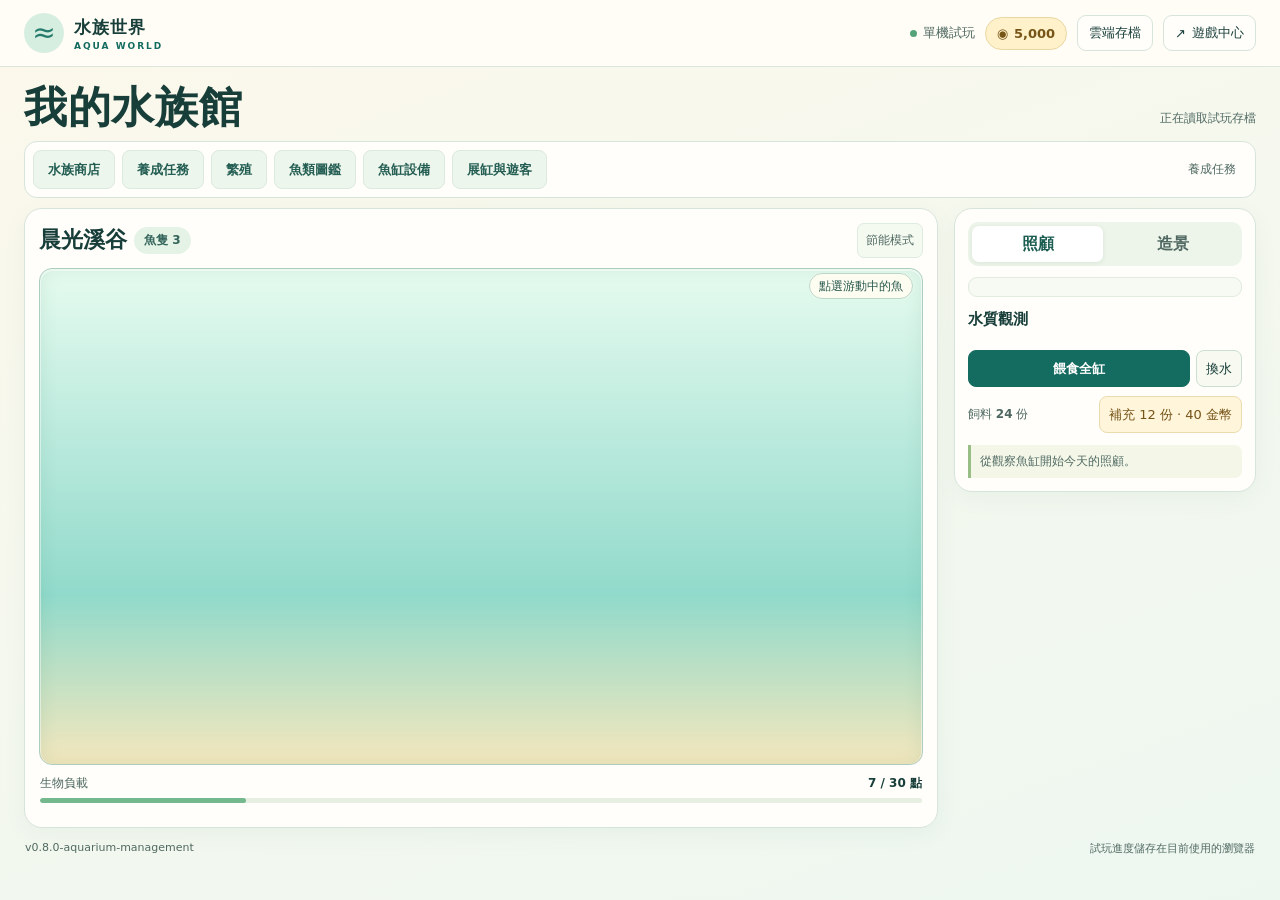
==== commit 46651b94: "Add Aqua World tank equipment and visitor ticket income" ====
--- a/aqua-world/index.html
+++ b/aqua-world/index.html
@@ -7,9 +7,9 @@
   <meta name="description" content="水族世界 Aqua World。照顧你的魚、維護水質、打造自己的水下花園。">
   <title>水族世界 Aqua World｜我的水族館</title>
   <script defer src="./vendor/phaser-3.90.0.min.js"></script>
-  <script type="module" crossorigin src="./assets/aquarium-runtime-v070.js"></script>
-  <script type="module" src="./assets/aquarium-ui-life.mjs?v=070"></script>
-  <link rel="stylesheet" href="./assets/aquarium-depth.css?v=070">
+  <script type="module" crossorigin src="./assets/aquarium-runtime-v080.js"></script>
+  <script type="module" src="./assets/aquarium-ui-life.mjs?v=080"></script>
+  <link rel="stylesheet" href="./assets/aquarium-depth.css?v=080">
 </head>
 <body>
   <a class="skip-link" href="#aquarium">跳到水族缸</a>
@@ -34,6 +34,8 @@
       <button type="button" data-career="missions" aria-haspopup="dialog">養成任務<span id="mission-badge" hidden></span></button>
       <button type="button" data-career="breed" aria-haspopup="dialog">繁殖</button>
       <button type="button" data-career="collection" aria-haspopup="dialog">魚類圖鑑</button>
+      <button type="button" data-career="facilities" aria-haspopup="dialog">魚缸設備</button>
+      <button type="button" data-career="visitors" aria-haspopup="dialog">展缸與遊客</button>
       <p id="career-track" aria-live="polite">養成任務</p>
     </nav>
     <div class="workbench">
@@ -99,7 +101,7 @@
         <p class="feedback" id="feedback" role="status" aria-live="polite">從觀察魚缸開始今天的照顧。</p>
       </section>
     </div>
-    <footer><span id="build-id">v0.7.0-fish-characters</span><span id="save-note">試玩進度儲存在目前使用的瀏覽器</span></footer>
+    <footer><span id="build-id">v0.8.0-aquarium-management</span><span id="save-note">試玩進度儲存在目前使用的瀏覽器</span></footer>
   </main>
   <dialog id="career-dialog" aria-labelledby="career-title">
     <div class="career-heading">
--- a/aqua-world/assets/aquarium-depth.css
+++ b/aqua-world/assets/aquarium-depth.css
@@ -201,3 +201,17 @@
   color: #244d41; background: #fffdf3ec; font-size: 12px; white-space: nowrap;
   pointer-events: none;
 }
+
+.facility-card { padding: 14px; }
+.facility-next { font-size: 13px; line-height: 1.55; color: var(--teal); margin: 7px 0; }
+.facility-metrics { display: grid; grid-template-columns: repeat(3, minmax(0, 1fr)); gap: 8px; margin: 10px 0; }
+.facility-metrics div { background: #edf7ee; border: 1px solid #dceadf; border-radius: 9px; padding: 9px; }
+.facility-metrics dt { color: var(--muted); font-size: 12px; }
+.facility-metrics dd { margin: 4px 0 0; font-size: 14px; font-weight: 750; }
+#career-content .facility-metrics ~ .career-primary { margin-top: 8px; }
+@media (max-width: 700px) and (orientation: portrait), (max-width: 560px) {
+  .career-bar button { flex-basis: 30%; }
+}
+
+.facility-setting { display: flex; flex-wrap: wrap; align-items: end; gap: 10px; margin-top: 12px; }
+.facility-setting .career-label { flex: 1 1 110px; }
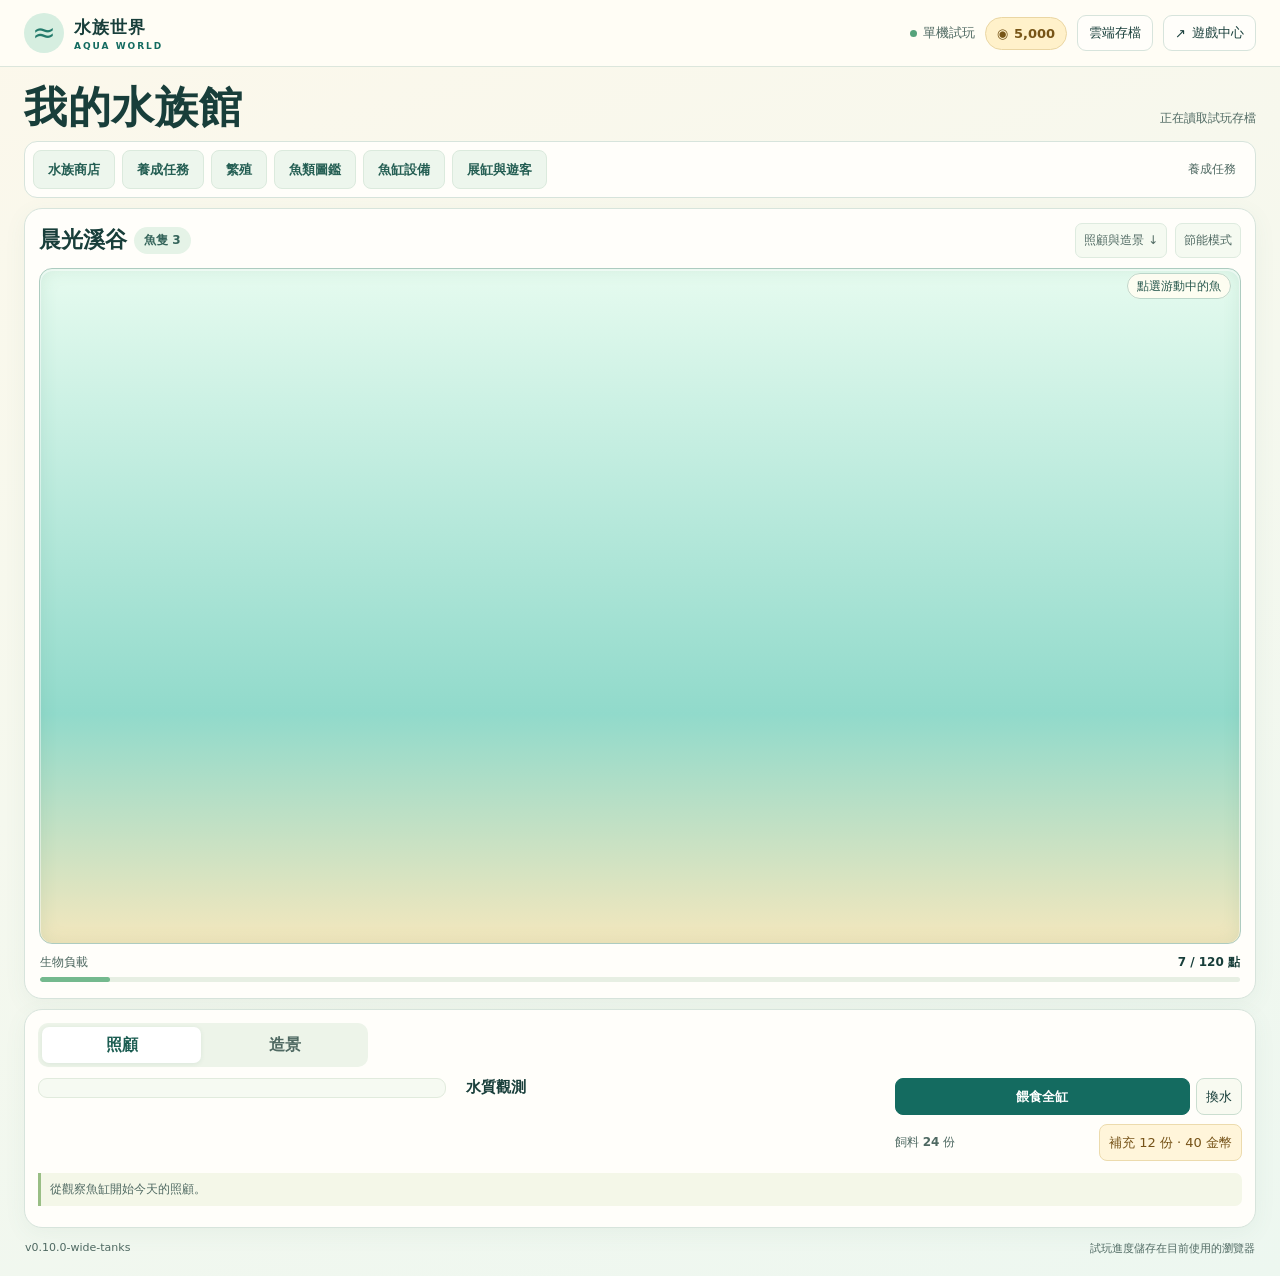
==== commit 6556e9d8: "Widen Aqua World tanks and expand existing tank capacity" ====
--- a/aqua-world/index.html
+++ b/aqua-world/index.html
@@ -7,9 +7,9 @@
   <meta name="description" content="水族世界 Aqua World。照顧你的魚、維護水質、打造自己的水下花園。">
   <title>水族世界 Aqua World｜我的水族館</title>
   <script defer src="./vendor/phaser-3.90.0.min.js"></script>
-  <script type="module" crossorigin src="./assets/aquarium-runtime-v080.js"></script>
-  <script type="module" src="./assets/aquarium-ui-life.mjs?v=080"></script>
-  <link rel="stylesheet" href="./assets/aquarium-depth.css?v=080">
+  <script type="module" crossorigin src="./assets/aquarium-runtime-v100.js"></script>
+  <script type="module" src="./assets/aquarium-ui-life.mjs?v=100"></script>
+  <link rel="stylesheet" href="./assets/aquarium-depth.css?v=100">
 </head>
 <body>
   <a class="skip-link" href="#aquarium">跳到水族缸</a>
@@ -48,6 +48,7 @@
           </div>
           <div class="tank-switch">
             <nav id="tank-list" aria-label="切換魚缸"></nav>
+            <a class="power tank-tools" href="#tank-tools">照顧與造景 ↓</a>
             <button id="low-power" class="power" type="button" aria-pressed="false">節能模式</button>
           </div>
         </div>
@@ -58,50 +59,58 @@
           <div class="stage-caption"><span id="stage-help">點選游動中的魚</span></div>
         </div>
         <div class="capacity">
-          <div><span>生物負載</span><strong id="load-label">7 / 30 點</strong></div>
-          <meter id="load-meter" min="0" max="30" value="7" aria-label="生物負載"></meter>
-          <div id="fish-list" class="fish-list" aria-label="個別魚隻"></div>
+          <div><span>生物負載</span><strong id="load-label">7 / 120 點</strong></div>
+          <meter id="load-meter" min="0" max="120" value="7" aria-label="生物負載"></meter>
         </div>
       </section>
-      <section class="care" aria-label="魚缸照顧面板">
+      <section class="care" id="tank-tools" aria-label="魚缸照顧面板" tabindex="-1">
         <div class="tabs" role="tablist" aria-label="照顧功能">
           <button id="care-tab" type="button" role="tab" aria-selected="true" aria-controls="care-panel">照顧</button>
           <button id="decor-tab" type="button" role="tab" aria-selected="false" aria-controls="decor-panel" tabindex="-1">造景</button>
         </div>
         <div id="care-panel" class="panel" role="tabpanel" aria-labelledby="care-tab">
           <div id="fish-card"></div>
-          <div class="section-heading"><h3>水質觀測</h3><span id="water-status"></span></div>
-          <dl id="water-metrics" class="water-metrics"></dl>
-          <p id="water-warning" class="muted"></p>
-          <div class="actions">
-            <button id="feed" type="button" class="primary">餵食全缸</button>
-            <button id="water" type="button">換水</button>
+          <div class="water-care">
+            <div class="section-heading"><h3>水質觀測</h3><span id="water-status"></span></div>
+            <dl id="water-metrics" class="water-metrics"></dl>
+            <p id="water-warning" class="muted"></p>
           </div>
-          <div class="supply"><span>飼料 <strong id="food">24</strong> 份</span><button id="buy" type="button">補充 12 份 · 40 金幣</button></div>
+          <div class="tank-actions">
+            <div class="actions">
+              <button id="feed" type="button" class="primary">餵食全缸</button>
+              <button id="water" type="button">換水</button>
+            </div>
+            <div class="supply"><span>飼料 <strong id="food">24</strong> 份</span><button id="buy" type="button">補充 12 份 · 40 金幣</button></div>
+          </div>
         </div>
         <div id="decor-panel" class="panel" role="tabpanel" aria-labelledby="decor-tab" hidden>
-          <div class="section-heading"><h3>造景工具</h3><span>自由擺放</span></div>
-          <p class="muted">選擇物件後點擊魚缸放置。拖曳可移動，選單也能微調位置。</p>
-          <div class="decor-actions" aria-label="可放置物件">
-            <button type="button" data-decor="grass" aria-pressed="false">＋ 水草</button>
-            <button type="button" data-decor="stone" aria-pressed="false">＋ 溪石</button>
-            <button type="button" data-decor="wood" aria-pressed="false">＋ 沉木</button>
+          <div>
+            <h3>新增造景</h3>
+            <p class="muted">選擇物件後點擊魚缸放置，也可將物件拖到想擺的位置。</p>
+            <div class="decor-actions" aria-label="可放置物件">
+              <button type="button" data-decor="grass" aria-pressed="false">＋ 水草</button>
+              <button type="button" data-decor="stone" aria-pressed="false">＋ 溪石</button>
+              <button type="button" data-decor="wood" aria-pressed="false">＋ 沉木</button>
+            </div>
+            <button id="place-center" type="button">放在魚缸中央</button>
           </div>
-          <button id="place-center" type="button">放在魚缸中央</button>
-          <label class="muted" for="decor-list">缸內造景</label>
-          <select id="decor-list" aria-label="選擇造景"></select>
-          <div class="decor-actions" aria-label="微調造景位置">
-            <button type="button" data-move="left" aria-label="向左移動">←</button>
-            <button type="button" data-move="up" aria-label="向上移動">↑</button>
-            <button type="button" data-move="down" aria-label="向下移動">↓</button>
-            <button type="button" data-move="right" aria-label="向右移動">→</button>
+          <div>
+            <label class="muted" for="decor-list">缸內造景</label>
+            <select id="decor-list" aria-label="選擇造景"></select>
+            <div class="decor-actions" aria-label="微調造景位置">
+              <button type="button" data-move="left" aria-label="向左移動">←</button>
+              <button type="button" data-move="up" aria-label="向上移動">↑</button>
+              <button type="button" data-move="down" aria-label="向下移動">↓</button>
+              <button type="button" data-move="right" aria-label="向右移動">→</button>
+              <button id="remove-decor" type="button">移除選取物件</button>
+            </div>
           </div>
-          <button id="remove-decor" type="button" class="remove-decor">移除選取物件</button>
         </div>
         <p class="feedback" id="feedback" role="status" aria-live="polite">從觀察魚缸開始今天的照顧。</p>
+        <div id="fish-list" class="fish-list" aria-label="個別魚隻"></div>
       </section>
     </div>
-    <footer><span id="build-id">v0.8.0-aquarium-management</span><span id="save-note">試玩進度儲存在目前使用的瀏覽器</span></footer>
+    <footer><span id="build-id">v0.10.0-wide-tanks</span><span id="save-note">試玩進度儲存在目前使用的瀏覽器</span></footer>
   </main>
   <dialog id="career-dialog" aria-labelledby="career-title">
     <div class="career-heading">
--- a/aqua-world/assets/aquarium-depth.css
+++ b/aqua-world/assets/aquarium-depth.css
@@ -28,7 +28,7 @@
 .skip-link { position: absolute; z-index: 5; inset: -64px auto auto 12px; padding: 9px 14px; border-radius: 8px; background: white; }
 .skip-link:focus { top: 10px; }
 .topbar { border-bottom: 1px solid #dce6dc; background: #fffdf5; }
-.topbar-inner, main { width: min(calc(100% - 48px), 1376px); margin-inline: auto; }
+.topbar-inner, main { width: min(calc(100% - 48px), 1660px); margin-inline: auto; }
 .topbar-inner { min-height: 66px; display: flex; align-items: center; justify-content: space-between; gap: 10px; }
 .brand, .top-actions { display: flex; align-items: center; gap: 10px; }
 .brand strong, .brand small { display: block; white-space: nowrap; }
@@ -58,7 +58,7 @@
 #career-track { margin: 0 4px 0 auto; padding: 4px 7px; color: var(--muted); font-size: 12px; }
 #mission-badge { display: inline-grid; place-items: center; min-width: 19px; height: 19px; padding: 0 4px; margin-left: 5px; border-radius: 50px; background: var(--accent); color: #674512; font-size: 11px; }
 .rotate-tip { display: none; }
-.workbench { display: grid; grid-template-columns: minmax(0, 1fr) minmax(270px, 302px); align-items: start; gap: 16px; }
+.workbench { display: grid; grid-template-columns: minmax(0, 1fr); gap: 10px; }
 .display, .care {
   min-width: 0; border-radius: var(--radius); border: 1px solid var(--line); background: var(--paper);
   box-shadow: 0 6px 22px #52796910;
@@ -110,7 +110,7 @@
 .tabs button { min-height: 36px; color: var(--muted); background: transparent; border: 0; border-radius: 7px; font-weight: 750; }
 .tabs button[aria-selected=true] { color: #1c5d52; background: white; box-shadow: 0 1px 5px #225a4a16; }
 .panel { padding: 11px 0 0; }
-#fish-card { padding: 9px; margin-bottom: 13px; background: #f6faf2; border: 1px solid #e1ebdd; border-radius: 9px; }
+#fish-card { padding: 9px; background: #f6faf2; border: 1px solid #e1ebdd; border-radius: 9px; }
 .fish-card-title { display: flex; align-items: center; gap: 8px; }
 .fish-card-title h3, .fish-empty { margin: 0; }
 .fish-card-title h3 { font-size: 16px; }
@@ -133,9 +133,9 @@
 .panel .actions .primary:not(:disabled):hover, #cloud-dialog .primary:not(:disabled):hover, .career-primary:not(:disabled):hover { background: #0c5b50; border-color: #0c5b50; }
 .supply { display: flex; flex-wrap: wrap; gap: 6px; margin-top: 9px; justify-content: space-between; align-items: center; color: var(--muted); font-size: 12px; }
 .supply button { color: #765318; background: #fff5da; border-color: #ecdbad; }
-#decor-panel > label { display: block; margin-top: 8px; }
+#decor-panel label { display: block; margin-top: 8px; }
 #decor-list, .career-label select { display: block; width: 100%; }
-#place-center, .remove-decor { margin-top: 7px; }
+#place-center { margin-top: 7px; }
 .decor-actions button[aria-pressed=true] { color: #246b59; background: #e4f1dd; border-color: #8cbd9b; }
 .feedback { background: #f4f7e8; border-left: 3px solid #99be85; border-radius: 0 7px 7px 0; padding: 8px 9px; margin: 12px 0 0; color: var(--muted); font-size: 12px; line-height: 1.4; }
 
@@ -162,13 +162,11 @@
 
 @media (max-width: 920px) {
   .topbar-inner, main { width: calc(100% - 22px); }
-  .workbench { grid-template-columns: minmax(0, 1fr) minmax(219px, 245px); gap: 9px; }
   .display, .care { padding: 9px; }
   .topbar-inner { min-height: 54px; }
   .intro { padding: 13px 0 9px; }
 }
 @media (max-width: 700px) and (orientation: portrait), (max-width: 560px) {
-  .workbench { grid-template-columns: minmax(0, 1fr); }
   .brand, .top-actions { gap: 5px; }
   .brand-mark { width: 29px; height: 29px; font-size: 21px; }
   .brand strong { font-size: 13px; }
@@ -215,3 +213,50 @@
 
 .facility-setting { display: flex; flex-wrap: wrap; align-items: end; gap: 10px; margin-top: 12px; }
 .facility-setting .career-label { flex: 1 1 110px; }
+
+.tank-equipment { position: absolute; z-index: 1; inset: 0; pointer-events: none; }
+.tank-device { position: absolute; top: 18%; width: clamp(48px, 10%, 107px); padding: 0; background: none; border: 0; pointer-events: auto; cursor: pointer; }
+.tank-device[data-device="filter"] { left: 3.7%; }
+.tank-device[data-device="heater"] { right: 3.2%; top: 23%; width: clamp(45px, 8%, 91px); }
+.tank-device canvas, .facility-preview { display: block; width: 100%; height: auto; }
+.tank-device canvas { filter: drop-shadow(0 3px 5px #13314d95); }
+.tank-device:hover canvas, .tank-device:focus-visible canvas { filter: drop-shadow(0 0 5px #b9ffee); }
+.tank-device:focus-visible { outline: 2px solid #c5ffe6; border-radius: 9px; }
+.tank-filter-bubble {
+  position: absolute; left: calc(79% + var(--bubble-offset)); top: 13%;
+  width: clamp(3px, 7%, 8px); aspect-ratio: 1; border: 1px solid #bdfff4c4;
+  box-shadow: inset 1px 1px #effffa90; border-radius: 50%;
+  animation: tank-filter-flow 1.65s var(--bubble-delay) linear infinite; pointer-events: none;
+}
+@keyframes tank-filter-flow {
+  from { opacity: .15; transform: translate(0, 0) scale(.5); }
+  30% { opacity: .9; }
+  to { opacity: 0; transform: translate(24px, -31px) scale(1.3); }
+}
+@media (prefers-reduced-motion: reduce) { .tank-filter-bubble { animation: none; } }
+.facility-preview { width: 60px; float: right; margin: 0 0 6px 14px; }
+.facility-card { display: flow-root; }
+
+.tank-tools { display: inline-flex; align-items: center; }
+.tank-tools:hover { color: var(--teal); border-color: #96c5a9; }
+#tank-tools { scroll-margin-top: 12px; }
+.care .tabs { width: min(100%, 330px); }
+#care-panel, #decor-panel { display: grid; gap: 12px 20px; align-items: start; }
+#care-panel { grid-template-columns: minmax(0, 1fr) minmax(0, 1fr) minmax(0, .85fr); }
+#decor-panel { grid-template-columns: repeat(2, minmax(0, 1fr)); }
+#decor-panel h3 { font-size: 15px; margin: 0; }
+#decor-panel label { margin: 0 0 6px; }
+.tank-actions .actions { margin-top: 0; }
+#water-warning { margin: 0; }
+@media (min-width: 1000px) {
+  .stage[data-render-engine="webgl"] { aspect-ratio: 2.18; }
+}
+@media (max-width: 740px) {
+  #care-panel { grid-template-columns: repeat(2, minmax(0, 1fr)); }
+  #fish-card { grid-column: 1 / -1; }
+}
+@media (max-width: 500px) {
+  .tank-switch { flex-wrap: wrap; justify-content: flex-start; }
+  #tank-list { flex-basis: 100%; }
+  #care-panel, #decor-panel { grid-template-columns: minmax(0, 1fr); }
+}
